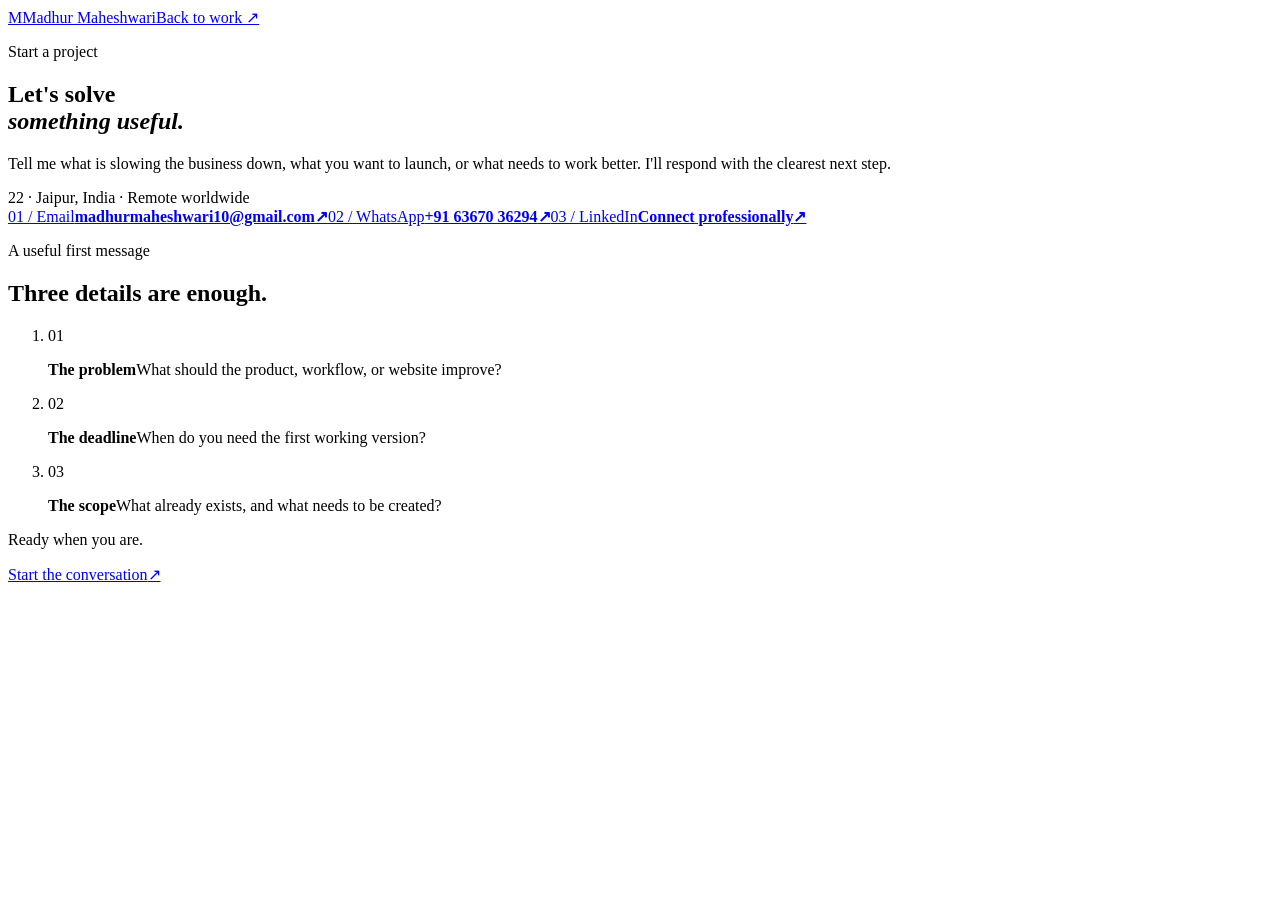
==== contact.html @ a711e795 "Deploy portfolio entry pages" ====
<!DOCTYPE html><html lang="en"><head><meta charSet="utf-8"/><meta name="viewport" content="width=device-width, initial-scale=1"/><link rel="stylesheet" href="assets/site.css"><title>Contact Madhur Maheshwari — Start a Project</title><meta name="description" content="Contact Madhur Maheshwari about a web application, website, business automation, AppSheet system, or data project."/><meta property="og:title" content="Madhur Maheshwari — Full-Stack Web Apps, Websites &amp; Automation"/><meta property="og:description" content="Full-stack web apps, responsive websites, AppSheet systems, automation, and data products built from Jaipur for teams worldwide."/><meta property="og:type" content="website"/><meta property="og:image" content="assets/social-card.png"/><meta property="og:image:width" content="1744"/><meta property="og:image:height" content="973"/><meta property="og:image:alt" content="Madhur Maheshwari — full-stack web apps, websites, and automation"/><meta name="twitter:card" content="summary_large_image"/><meta name="twitter:title" content="Madhur Maheshwari — Full-Stack Web Apps, Websites &amp; Automation"/><meta name="twitter:description" content="Full-stack web apps, responsive websites, AppSheet systems, automation, and data products."/><meta name="twitter:image" content="assets/social-card.png"/><link rel="shortcut icon" href="assets/favicon.svg"/><link rel="icon" href="assets/favicon.svg"/>
</head><body><main class="contact-page"><header class="contact-nav shell"><a class="brand" href="index.html" aria-label="Madhur Maheshwari home"><span class="brand-mark">M</span><span>Madhur Maheshwari</span></a><a class="contact-back" href="index.html">Back to work ↗</a></header><section class="contact-page-hero shell"><p class="kicker">Start a project</p><h1>Let&#x27;s solve<br/><i>something useful.</i></h1><div class="contact-page-intro"><p>Tell me what is slowing the business down, what you want to launch, or what needs to work better. I&#x27;ll respond with the clearest next step.</p><span>22 · Jaipur, India · Remote worldwide</span></div></section><section class="contact-options shell" id="contact-options" aria-label="Contact options"><a href="mailto:madhurmaheshwari10@gmail.com?subject=Project%20enquiry%20from%20your%20portfolio&amp;body=Hi%20Madhur%2C%0D%0A%0D%0AI%27d%20like%20to%20discuss%20a%20project.%0D%0A%0D%0AWhat%20we%20need%3A%20%0D%0ATimeline%3A%20%0D%0ABudget%20range%3A%20%0D%0A%0D%0AThanks%2C"><span>01 / Email</span><strong>madhurmaheshwari10@gmail.com</strong><b>↗</b></a><a href="https://wa.me/916367036294?text=Hi%20Madhur%2C%20I%20found%20your%20portfolio%20and%20would%20like%20to%20discuss%20a%20project." target="_blank" rel="noreferrer"><span>02 / WhatsApp</span><strong>+91 63670 36294</strong><b>↗</b></a><a href="https://www.linkedin.com/in/madhurmaheshwari10/" target="_blank" rel="noreferrer"><span>03 / LinkedIn</span><strong>Connect professionally</strong><b>↗</b></a></section><section class="contact-brief shell"><div><p class="kicker">A useful first message</p><h2>Three details are enough.</h2></div><ol><li><span>01</span><p><b>The problem</b>What should the product, workflow, or website improve?</p></li><li><span>02</span><p><b>The deadline</b>When do you need the first working version?</p></li><li><span>03</span><p><b>The scope</b>What already exists, and what needs to be created?</p></li></ol></section><section class="contact-page-cta"><div class="shell"><p>Ready when you are.</p><a href="mailto:madhurmaheshwari10@gmail.com?subject=Project%20enquiry%20from%20your%20portfolio&amp;body=Hi%20Madhur%2C%0D%0A%0D%0AI%27d%20like%20to%20discuss%20a%20project.%0D%0A%0D%0AWhat%20we%20need%3A%20%0D%0ATimeline%3A%20%0D%0ABudget%20range%3A%20%0D%0A%0D%0AThanks%2C">Start the conversation<span>↗</span></a></div></section></main></body></html>
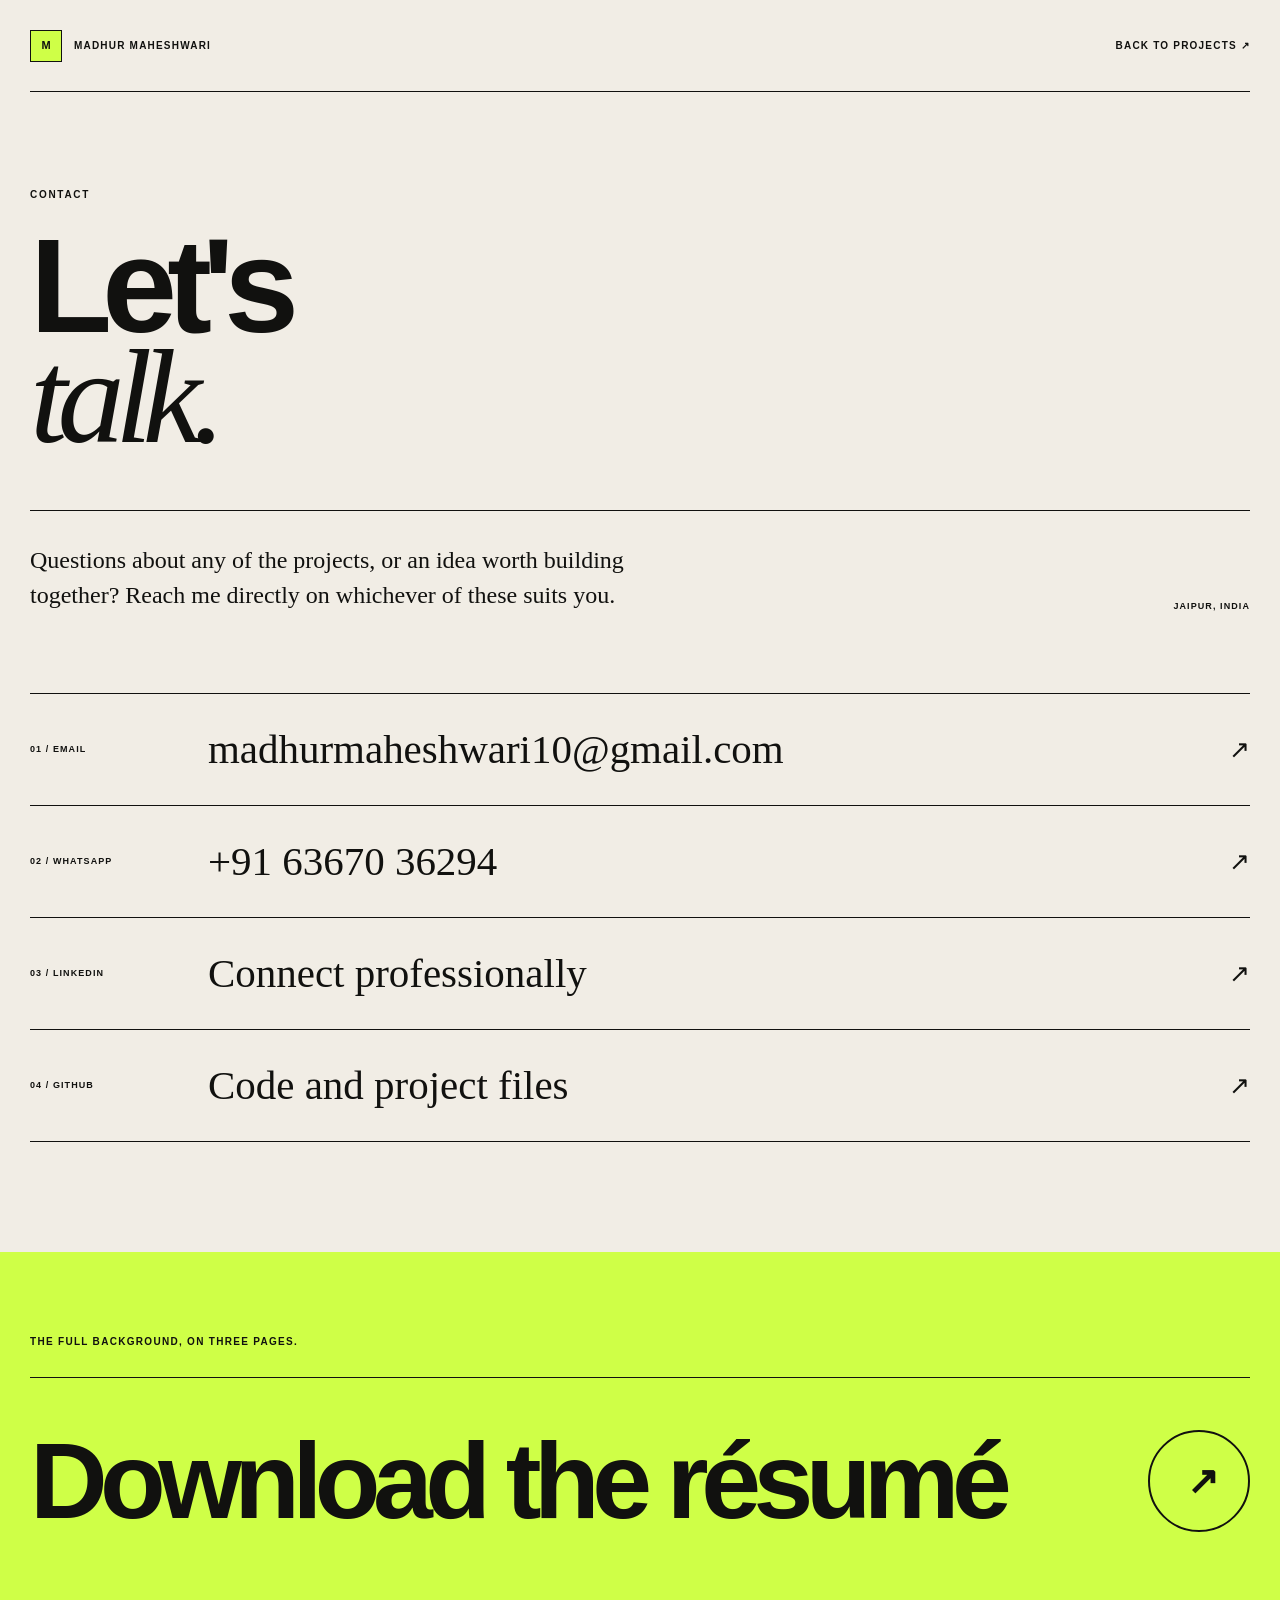
==== commit 3600c96e: "Rework portfolio as a projects and résumé page Add Land Project and IPO Dossier case studies with sa" ====
--- a/contact.html
+++ b/contact.html
@@ -1,2 +1,57 @@
-<!DOCTYPE html><html lang="en"><head><meta charSet="utf-8"/><meta name="viewport" content="width=device-width, initial-scale=1"/><link rel="stylesheet" href="assets/site.css"><title>Contact Madhur Maheshwari — Start a Project</title><meta name="description" content="Contact Madhur Maheshwari about a web application, website, business automation, AppSheet system, or data project."/><meta property="og:title" content="Madhur Maheshwari — Full-Stack Web Apps, Websites &amp; Automation"/><meta property="og:description" content="Full-stack web apps, responsive websites, AppSheet systems, automation, and data products built from Jaipur for teams worldwide."/><meta property="og:type" content="website"/><meta property="og:image" content="assets/social-card.png"/><meta property="og:image:width" content="1744"/><meta property="og:image:height" content="973"/><meta property="og:image:alt" content="Madhur Maheshwari — full-stack web apps, websites, and automation"/><meta name="twitter:card" content="summary_large_image"/><meta name="twitter:title" content="Madhur Maheshwari — Full-Stack Web Apps, Websites &amp; Automation"/><meta name="twitter:description" content="Full-stack web apps, responsive websites, AppSheet systems, automation, and data products."/><meta name="twitter:image" content="assets/social-card.png"/><link rel="shortcut icon" href="assets/favicon.svg"/><link rel="icon" href="assets/favicon.svg"/>
-</head><body><main class="contact-page"><header class="contact-nav shell"><a class="brand" href="index.html" aria-label="Madhur Maheshwari home"><span class="brand-mark">M</span><span>Madhur Maheshwari</span></a><a class="contact-back" href="index.html">Back to work ↗</a></header><section class="contact-page-hero shell"><p class="kicker">Start a project</p><h1>Let&#x27;s solve<br/><i>something useful.</i></h1><div class="contact-page-intro"><p>Tell me what is slowing the business down, what you want to launch, or what needs to work better. I&#x27;ll respond with the clearest next step.</p><span>22 · Jaipur, India · Remote worldwide</span></div></section><section class="contact-options shell" id="contact-options" aria-label="Contact options"><a href="mailto:madhurmaheshwari10@gmail.com?subject=Project%20enquiry%20from%20your%20portfolio&amp;body=Hi%20Madhur%2C%0D%0A%0D%0AI%27d%20like%20to%20discuss%20a%20project.%0D%0A%0D%0AWhat%20we%20need%3A%20%0D%0ATimeline%3A%20%0D%0ABudget%20range%3A%20%0D%0A%0D%0AThanks%2C"><span>01 / Email</span><strong>madhurmaheshwari10@gmail.com</strong><b>↗</b></a><a href="https://wa.me/916367036294?text=Hi%20Madhur%2C%20I%20found%20your%20portfolio%20and%20would%20like%20to%20discuss%20a%20project." target="_blank" rel="noreferrer"><span>02 / WhatsApp</span><strong>+91 63670 36294</strong><b>↗</b></a><a href="https://www.linkedin.com/in/madhurmaheshwari10/" target="_blank" rel="noreferrer"><span>03 / LinkedIn</span><strong>Connect professionally</strong><b>↗</b></a></section><section class="contact-brief shell"><div><p class="kicker">A useful first message</p><h2>Three details are enough.</h2></div><ol><li><span>01</span><p><b>The problem</b>What should the product, workflow, or website improve?</p></li><li><span>02</span><p><b>The deadline</b>When do you need the first working version?</p></li><li><span>03</span><p><b>The scope</b>What already exists, and what needs to be created?</p></li></ol></section><section class="contact-page-cta"><div class="shell"><p>Ready when you are.</p><a href="mailto:madhurmaheshwari10@gmail.com?subject=Project%20enquiry%20from%20your%20portfolio&amp;body=Hi%20Madhur%2C%0D%0A%0D%0AI%27d%20like%20to%20discuss%20a%20project.%0D%0A%0D%0AWhat%20we%20need%3A%20%0D%0ATimeline%3A%20%0D%0ABudget%20range%3A%20%0D%0A%0D%0AThanks%2C">Start the conversation<span>↗</span></a></div></section></main></body></html>+<!DOCTYPE html>
+<html lang="en">
+<head>
+<meta charset="utf-8"/>
+<meta name="viewport" content="width=device-width, initial-scale=1"/>
+<link rel="stylesheet" href="assets/site.css">
+<link rel="stylesheet" href="assets/resume.css">
+<title>Contact Madhur Maheshwari</title>
+<meta name="description" content="Contact Madhur Maheshwari by email, WhatsApp, or LinkedIn."/>
+<meta property="og:title" content="Madhur Maheshwari — Projects &amp; Résumé"/>
+<meta property="og:description" content="Operations platforms, a farmland decision tool, an IPO research tool, websites, and data analysis projects."/>
+<meta property="og:type" content="website"/>
+<meta property="og:image" content="assets/social-card.png"/>
+<meta property="og:image:width" content="1744"/>
+<meta property="og:image:height" content="973"/>
+<meta property="og:image:alt" content="Madhur Maheshwari — projects and résumé"/>
+<meta name="twitter:card" content="summary_large_image"/>
+<meta name="twitter:title" content="Madhur Maheshwari — Projects &amp; Résumé"/>
+<meta name="twitter:description" content="Operations platforms, research tools, websites, and data analysis projects."/>
+<meta name="twitter:image" content="assets/social-card.png"/>
+<link rel="shortcut icon" href="assets/favicon.svg"/>
+<link rel="icon" href="assets/favicon.svg"/>
+</head>
+<body>
+<main class="contact-page">
+
+<header class="contact-nav shell">
+  <a class="brand" href="index.html" aria-label="Madhur Maheshwari home"><span class="brand-mark">M</span><span>Madhur Maheshwari</span></a>
+  <a class="contact-back" href="index.html">Back to projects ↗</a>
+</header>
+
+<section class="contact-page-hero shell">
+  <p class="kicker">Contact</p>
+  <h1>Let's<br/><i>talk.</i></h1>
+  <div class="contact-page-intro">
+    <p>Questions about any of the projects, or an idea worth building together? Reach me directly on whichever of these suits you.</p>
+    <span>Jaipur, India</span>
+  </div>
+</section>
+
+<section class="contact-options shell" id="contact-options" aria-label="Contact options">
+  <a href="mailto:madhurmaheshwari10@gmail.com"><span>01 / Email</span><strong>madhurmaheshwari10@gmail.com</strong><b>↗</b></a>
+  <a href="https://wa.me/916367036294" target="_blank" rel="noreferrer"><span>02 / WhatsApp</span><strong>+91 63670 36294</strong><b>↗</b></a>
+  <a href="https://www.linkedin.com/in/madhurmaheshwari10/" target="_blank" rel="noreferrer"><span>03 / LinkedIn</span><strong>Connect professionally</strong><b>↗</b></a>
+  <a href="https://github.com/GABREO10/Projects" target="_blank" rel="noreferrer"><span>04 / GitHub</span><strong>Code and project files</strong><b>↗</b></a>
+</section>
+
+<section class="contact-page-cta" style="margin-top:110px">
+  <div class="shell">
+    <p>The full background, on three pages.</p>
+    <a href="assets/Madhur Maheshwari Resume.pdf" target="_blank">Download the résumé<span>↗</span></a>
+  </div>
+</section>
+
+</main>
+</body>
+</html>
--- a/assets/site.css
+++ b/assets/site.css
@@ -0,0 +1,2 @@
+/*! tailwindcss v4.2.1 | MIT License | https://tailwindcss.com */
+@layer theme{:root,:host{--font-sans:ui-sans-serif, system-ui, sans-serif, "Apple Color Emoji", "Segoe UI Emoji", "Segoe UI Symbol", "Noto Color Emoji";--font-mono:ui-monospace, SFMono-Regular, Menlo, Monaco, Consolas, "Liberation Mono", "Courier New", monospace;--spacing:.25rem;--default-font-family:var(--font-sans);--default-mono-font-family:var(--font-mono)}}@layer base{*,:after,:before{box-sizing:border-box;border:0 solid;margin:0;padding:0}::backdrop{box-sizing:border-box;border:0 solid;margin:0;padding:0}::file-selector-button{box-sizing:border-box;border:0 solid;margin:0;padding:0}html,:host{-webkit-text-size-adjust:100%;tab-size:4;line-height:1.5;font-family:var(--default-font-family,ui-sans-serif, system-ui, sans-serif, "Apple Color Emoji", "Segoe UI Emoji", "Segoe UI Symbol", "Noto Color Emoji");font-feature-settings:var(--default-font-feature-settings,normal);font-variation-settings:var(--default-font-variation-settings,normal);-webkit-tap-highlight-color:transparent}hr{height:0;color:inherit;border-top-width:1px}abbr:where([title]){-webkit-text-decoration:underline dotted;text-decoration:underline dotted}h1,h2,h3,h4,h5,h6{font-size:inherit;font-weight:inherit}a{color:inherit;-webkit-text-decoration:inherit;-webkit-text-decoration:inherit;-webkit-text-decoration:inherit;-webkit-text-decoration:inherit;text-decoration:inherit}b,strong{font-weight:bolder}code,kbd,samp,pre{font-family:var(--default-mono-font-family,ui-monospace, SFMono-Regular, Menlo, Monaco, Consolas, "Liberation Mono", "Courier New", monospace);font-feature-settings:var(--default-mono-font-feature-settings,normal);font-variation-settings:var(--default-mono-font-variation-settings,normal);font-size:1em}small{font-size:80%}sub,sup{vertical-align:baseline;font-size:75%;line-height:0;position:relative}sub{bottom:-.25em}sup{top:-.5em}table{text-indent:0;border-color:inherit;border-collapse:collapse}:-moz-focusring{outline:auto}progress{vertical-align:baseline}summary{display:list-item}ol,ul,menu{list-style:none}img,svg,video,canvas,audio,iframe,embed,object{vertical-align:middle;display:block}img,video{max-width:100%;height:auto}button,input,select,optgroup,textarea{font:inherit;font-feature-settings:inherit;font-variation-settings:inherit;letter-spacing:inherit;color:inherit;opacity:1;background-color:#0000;border-radius:0}::file-selector-button{font:inherit;font-feature-settings:inherit;font-variation-settings:inherit;letter-spacing:inherit;color:inherit;opacity:1;background-color:#0000;border-radius:0}:where(select:is([multiple],[size])) optgroup{font-weight:bolder}:where(select:is([multiple],[size])) optgroup option{padding-inline-start:20px}::file-selector-button{margin-inline-end:4px}::placeholder{opacity:1}@supports (not ((-webkit-appearance:-apple-pay-button))) or (contain-intrinsic-size:1px){::placeholder{color:currentColor}@supports (color:color-mix(in lab, red, red)){::placeholder{color:color-mix(in oklab, currentcolor 50%, transparent)}}}textarea{resize:vertical}::-webkit-search-decoration{-webkit-appearance:none}::-webkit-date-and-time-value{min-height:1lh;text-align:inherit}::-webkit-datetime-edit{display:inline-flex}::-webkit-datetime-edit-fields-wrapper{padding:0}::-webkit-datetime-edit{padding-block:0}::-webkit-datetime-edit-year-field{padding-block:0}::-webkit-datetime-edit-month-field{padding-block:0}::-webkit-datetime-edit-day-field{padding-block:0}::-webkit-datetime-edit-hour-field{padding-block:0}::-webkit-datetime-edit-minute-field{padding-block:0}::-webkit-datetime-edit-second-field{padding-block:0}::-webkit-datetime-edit-millisecond-field{padding-block:0}::-webkit-datetime-edit-meridiem-field{padding-block:0}::-webkit-calendar-picker-indicator{line-height:1}:-moz-ui-invalid{box-shadow:none}button,input:where([type=button],[type=reset],[type=submit]){-webkit-appearance:button;appearance:button}::file-selector-button{-webkit-appearance:button;appearance:button}::-webkit-inner-spin-button{height:auto}::-webkit-outer-spin-button{height:auto}[hidden]:where(:not([hidden=until-found])){display:none!important}}@layer components;@layer utilities{.relative{position:relative}.static{position:static}.start{inset-inline-start:var(--spacing)}.contents{display:contents}.table{display:table}}:root{--ink:#11110f;--paper:#f1ede5;--paper-deep:#e7e0d5;--acid:#cfff47;--moss:#17372d;--rose:#d9b6bc;--navy:#061321;--navy-card:#102034;--gold:#d7b84f;--line:#11110f2e}*{box-sizing:border-box}html{scroll-behavior:smooth}body{background:var(--paper);color:var(--ink);margin:0;font-family:Arial,Helvetica,sans-serif;overflow-x:hidden}img{max-width:100%}a{color:inherit;text-decoration:none}h1,h2,h3{text-wrap:balance}p{text-wrap:pretty}.hero-copy,.hero-bottom p,.contact-page-hero,.contact-page-intro,.contact-options strong{min-width:0}#delivery,#contact-options{scroll-margin-top:24px}.shell{width:min(1220px,100% - 48px);margin-inline:auto}.nav-wrap{z-index:10;position:relative}.nav{border-bottom:1px solid var(--line);grid-template-columns:1fr auto 1fr;align-items:center;height:88px;display:grid}.wordmark{letter-spacing:-.04em;width:max-content;font-size:16px;font-weight:900}.wordmark span{color:#607c05;margin-left:5px;display:inline-block}.navlinks{letter-spacing:.13em;text-transform:uppercase;gap:36px;font-size:11px;font-weight:700;display:flex}.navlinks a,.nav-cta,.about-links a,.contact-bottom a{transition:opacity .18s}.navlinks a:hover,.about-links a:hover,.contact-bottom a:hover{opacity:.55}.nav-cta{border:1px solid var(--ink);letter-spacing:.1em;text-transform:uppercase;justify-self:end;align-items:center;gap:18px;padding:11px 14px;font-size:11px;font-weight:700;transition:background .18s,color .18s;display:inline-flex}.nav-cta:hover{background:var(--ink);color:#fff}.nav-cta span{color:#718f14}.hero{min-height:760px;padding:36px 0 86px}.hero-topline{letter-spacing:.14em;text-transform:uppercase;justify-content:space-between;margin-bottom:78px;font-size:10px;font-weight:700;display:flex}.hero-topline p{margin:0}.hero-grid{grid-template-columns:minmax(0,1fr) 282px;align-items:end;gap:clamp(40px,8vw,110px);display:grid}.hero-signal{color:#607c05;letter-spacing:.15em;text-transform:uppercase;margin:0 0 22px;font-size:10px;font-weight:800}.hero-copy h1{letter-spacing:-.073em;margin:0;font-size:clamp(58px,7vw,108px);font-weight:650;line-height:.88}.hero-copy h1 em{font-family:Georgia,Times New Roman,serif;font-weight:400}.hero-line{display:block}.hero-bottom{justify-content:space-between;align-items:end;max-width:805px;margin-top:60px;display:flex}.hero-bottom p{color:#45413b;max-width:560px;margin:0;font-family:Georgia,Times New Roman,serif;font-size:22px;line-height:1.45}.round-link{border:1px solid var(--ink);border-radius:50%;flex:0 0 58px;place-items:center;width:58px;height:58px;font-size:22px;transition:transform .18s,background .18s;display:grid}.round-link:hover{background:var(--acid);transform:translateY(4px)}.portrait-wrap{aspect-ratio:4/5;background:#ddd5c9;position:relative;overflow:hidden}.portrait-wrap:after{content:"";pointer-events:none;border:1px solid #ffffff40;position:absolute;inset:0}.portrait-wrap img{object-fit:cover;filter:saturate(.82)contrast(1.04);width:100%;height:100%;transition:transform .5s cubic-bezier(.2,.8,.2,1);display:block}.portrait-wrap:hover img{transform:scale(1.025)}.portrait-index{background:var(--acid);letter-spacing:.12em;padding:6px 7px;font-size:9px;font-weight:800;position:absolute;top:12px;right:12px}.availability{align-items:center;gap:11px;margin-top:16px;font-size:11px;line-height:1.4;display:flex}.status-dot{background:#6b9804;border-radius:50%;flex:0 0 8px;width:8px;height:8px;box-shadow:0 0 0 5px #6b980421}.ticker{border-top:1px solid var(--ink);border-bottom:1px solid var(--ink);background:var(--acid);overflow:hidden}.ticker-track{width:max-content;animation:26s linear infinite ticker;display:flex}.ticker-track span{white-space:nowrap;letter-spacing:.13em;padding:16px 0;font-size:12px;font-weight:800;display:block}@keyframes ticker{to{transform:translate(-50%)}}.work-section{padding:140px 0 150px}.section-intro{justify-content:space-between;align-items:end;margin-bottom:95px;display:flex}.kicker{letter-spacing:.17em;text-transform:uppercase;margin:0 0 28px;font-size:10px;font-weight:800}.kicker.light{color:var(--acid)}.section-intro h2,.services-head h2,.lab-head h2,.about-title h2{letter-spacing:-.065em;margin:0;font-size:clamp(48px,6.3vw,92px);font-weight:650;line-height:.91}.section-intro h2 i,.services-head h2 i,.about-title h2 i{font-family:Georgia,Times New Roman,serif;font-weight:400}.section-note{color:#555047;max-width:360px;margin:0 0 6px;font-size:14px;line-height:1.65}.browser-bar{color:#4a4a46;background:#d9d9d6;border-bottom:1px solid #00000024;align-items:center;gap:7px;height:38px;padding:0 14px;display:flex}.browser-bar>span{background:#9c9c97;border-radius:50%;width:8px;height:8px}.browser-bar b{text-overflow:ellipsis;white-space:nowrap;letter-spacing:.12em;text-transform:uppercase;min-width:0;margin-left:8px;font-size:8px;font-weight:800;overflow:hidden}.case-open{background:var(--paper);color:var(--ink);letter-spacing:.12em;text-transform:uppercase;opacity:0;padding:12px 14px;font-size:10px;font-weight:800;transition:opacity .2s,transform .2s;position:absolute;bottom:16px;right:16px;transform:translateY(8px)}.case-label{letter-spacing:.14em;text-transform:uppercase;opacity:.7;margin:0 0 20px;font-size:9px;font-weight:800}.flagship-section{background:var(--navy);color:#f7f2e8;padding:145px 0 150px;overflow:hidden}.flagship-intro{grid-template-columns:minmax(0,1.1fr) minmax(340px,.72fr);align-items:end;gap:clamp(60px,10vw,150px);display:grid}.flagship-kicker{color:var(--gold)}.flagship-intro h2{letter-spacing:-.07em;margin:0;font-size:clamp(60px,7.8vw,118px);font-weight:650;line-height:.86}.flagship-intro h2 i{color:var(--gold);font-family:Georgia,Times New Roman,serif;font-weight:400}.flagship-summary{padding-bottom:4px}.flagship-summary>p{color:#ffffffad;margin:0 0 20px;font-size:14px;line-height:1.72}.flagship-summary .flagship-lede{color:#fff;margin-bottom:25px;font:400 27px/1.35 Georgia,Times New Roman,serif}.confidential-note{color:#ffffff94;letter-spacing:.12em;text-transform:uppercase;border-top:1px solid #fff3;align-items:center;gap:11px;margin-top:30px;padding-top:20px;font-size:9px;font-weight:800;display:flex}.confidential-note span{background:var(--gold);border-radius:50%;width:8px;height:8px;box-shadow:0 0 0 5px #d7b84f1f}.product-proof{grid-template-columns:minmax(0,1.45fr) minmax(300px,.63fr);align-items:start;gap:24px;margin-top:88px;display:grid;position:relative}.product-proof:before{content:"REAL PRODUCT / SANITIZED DATA";color:#ffffff61;letter-spacing:.18em;font-size:8px;font-weight:800;position:absolute;top:-28px;right:0}.product-shot{background:0 0;overflow:hidden}.product-shot img{width:100%;height:auto;display:block}.product-shot-admin{max-height:760px}.product-shot-admin img{width:100%}.platform-details{margin-top:85px}.capability-grid{border-top:1px solid #fff3;grid-template-columns:1fr 1fr;display:grid}.capability{border-bottom:1px solid #fff3;grid-template-columns:38px 1fr;gap:12px 18px;padding:34px 32px 38px 0;display:grid}.capability:nth-child(odd){border-right:1px solid #fff3;padding-right:45px}.capability:nth-child(2n){padding-left:45px}.capability>span{color:var(--gold);letter-spacing:.14em;grid-row:1/3;padding-top:5px;font-size:9px;font-weight:800}.capability h3{margin:0;font:400 26px/1.1 Georgia,Times New Roman,serif}.capability p{color:#ffffff9e;margin:0;font-size:13px;line-height:1.65}.stack-row{flex-wrap:wrap;gap:8px;padding-top:28px;display:flex}.stack-row span{color:#ffffffbf;letter-spacing:.08em;text-transform:uppercase;border:1px solid #d7b84f6b;border-radius:999px;padding:8px 10px;font-size:9px}.delivery-map{color:var(--ink);background:#e8edf3;grid-template-columns:minmax(300px,.7fr) minmax(0,1.45fr);align-items:center;gap:55px;margin-top:110px;padding:28px;display:grid}.delivery-copy{padding:28px 0 28px 20px}.delivery-copy h3{letter-spacing:-.04em;margin:0 0 28px;font:400 clamp(38px,4.2vw,61px)/.98 Georgia,Times New Roman,serif}.delivery-copy>p:not(.case-label){color:#525b65;margin:0;font-size:14px;line-height:1.7}.delivery-copy>a{border-bottom:1px solid var(--ink);letter-spacing:.1em;text-transform:uppercase;margin-top:34px;padding-bottom:5px;font-size:10px;font-weight:800;display:inline-block}.delivery-image{background:#f5f7f9;height:auto;display:block;overflow:hidden}.delivery-image img{object-fit:contain;width:100%;height:auto;display:block}.appsheet-section{background:#d9e7a9;padding:145px 0}.appsheet-intro{grid-template-columns:minmax(0,1.15fr) minmax(360px,.65fr);align-items:end;gap:clamp(55px,8vw,120px);display:grid}.appsheet-copy h2{letter-spacing:-.065em;margin:0;font-size:clamp(50px,6vw,87px);font-weight:650;line-height:.91}.appsheet-copy h2 i{font-family:Georgia,Times New Roman,serif;font-weight:400}.appsheet-lede{color:#3e4930;max-width:650px;margin:42px 0 0;font-size:15px;line-height:1.75}.appsheet-facts{border-top:1px solid #11110f4d}.appsheet-facts>div{border-bottom:1px solid #11110f4d;grid-template-columns:125px 1fr;align-items:baseline;gap:20px;padding:19px 0;display:grid}.appsheet-facts b{font:400 22px/1 Georgia,Times New Roman,serif}.appsheet-facts span{color:#4e5c3c;font-size:11px;line-height:1.5}.appsheet-proof{margin-top:110px}.appsheet-proof-head{border-top:1px solid #11110f52;grid-template-columns:minmax(0,1.1fr) minmax(300px,.55fr);align-items:end;gap:60px;margin-bottom:54px;padding-top:26px;display:grid}.appsheet-proof-head h3{letter-spacing:-.055em;margin:0;font-size:clamp(42px,5.3vw,74px);font-weight:650;line-height:.92}.appsheet-proof-head h3 i{font-family:Georgia,Times New Roman,serif;font-weight:400}.appsheet-proof-head>p{color:#465235;margin:0 0 6px;font-size:13px;line-height:1.7}.appsheet-device-grid{grid-template-columns:minmax(0,1.55fr) minmax(300px,.45fr);align-items:start;gap:28px;display:grid}.appsheet-desktop,.appsheet-mobile{background:#f5f2eb;border:1px solid #11110f3d;transition:transform .22s,box-shadow .22s;display:block;overflow:hidden;box-shadow:0 28px 70px #232f112e}.appsheet-desktop:hover,.appsheet-mobile:hover{transform:translateY(-4px);box-shadow:0 34px 78px #232f113b}.appsheet-desktop>img{width:100%;height:auto;display:block}.appsheet-mobile{background:#151a16;border:7px solid #151a16;border-radius:30px;max-width:390px;margin-left:auto}.appsheet-mobile>img{object-fit:contain;background:#1f1f1f;width:100%;height:auto;display:block}.mobile-top{color:#fff;letter-spacing:.08em;background:#151a16;justify-content:space-between;align-items:center;height:38px;padding:0 14px;font-size:8px;display:flex}.mobile-top b{text-transform:uppercase;font-size:8px}.appsheet-caption{color:var(--ink);background:#f5f2eb;grid-template-columns:auto 1fr auto;align-items:center;gap:20px;padding:18px 20px;display:grid}.appsheet-caption span,.appsheet-caption small{letter-spacing:.12em;text-transform:uppercase;font-size:8px;font-weight:800}.appsheet-caption strong{font:400 20px/1 Georgia,Times New Roman,serif}.appsheet-data-map{color:#fff;background:#14271f;grid-template-columns:minmax(300px,.5fr) minmax(0,1.5fr);align-items:center;gap:48px;margin-top:100px;padding:28px;display:grid}.appsheet-data-copy{padding:22px 0 22px 18px}.appsheet-data-copy h3{letter-spacing:-.035em;margin:0 0 24px;font:400 clamp(32px,3.7vw,50px)/1 Georgia,Times New Roman,serif}.appsheet-data-copy>p:not(.case-label){color:#ffffffa6;margin:0;font-size:13px;line-height:1.7}.appsheet-data-copy>span{letter-spacing:.1em;text-transform:uppercase;border-bottom:1px solid #ffffffb3;margin-top:30px;padding-bottom:4px;font-size:9px;font-weight:800;display:inline-block}.appsheet-data-map>img{background:#fff;width:100%;height:auto;display:block}.appsheet-documentation{background:#ffffff80;border:1px solid #11110f33;grid-template-columns:minmax(360px,.86fr) minmax(0,1.14fr);align-items:start;gap:clamp(48px,6vw,84px);margin-top:100px;padding:clamp(32px,4vw,56px);display:grid}.manual-preview{min-height:720px;padding:0 46px 50px 0;position:relative}.manual-page{background:#fff;border:1px solid #11110f2e;width:min(84%,440px);transition:transform .22s,box-shadow .22s;display:block;position:absolute;overflow:hidden;box-shadow:0 24px 65px #232f1133}.manual-page:hover{box-shadow:0 32px 80px #232f1147}.manual-page img{width:100%;height:auto;display:block}.manual-page span{color:var(--ink);letter-spacing:.1em;text-transform:uppercase;background:#f7f5ef;border-top:1px solid #11110f24;padding:12px 14px;font-size:8px;font-weight:800;display:block}.manual-page-primary{z-index:2;top:0;left:0;transform:rotate(-1.2deg)}.manual-page-primary:hover{transform:translateY(-5px)rotate(-1.2deg)}.manual-page-secondary{z-index:1;bottom:0;right:0;transform:rotate(2deg)}.manual-page-secondary:hover{z-index:3;transform:translateY(-5px)rotate(2deg)}.manual-content{padding-top:4px}.appsheet-documentation h3{letter-spacing:-.04em;margin:0 0 24px;font:400 clamp(38px,4.1vw,58px)/.98 Georgia,Times New Roman,serif}.manual-lede{color:#465235;max-width:660px;margin:0;font-size:14px;line-height:1.72}.manual-chapters{border-top:1px solid #11110f47;margin-top:32px}.manual-chapters article{border-bottom:1px solid #11110f38;grid-template-columns:32px 1fr;gap:14px;padding:18px 0;display:grid}.manual-chapters article>span{color:#607c05;letter-spacing:.12em;padding-top:3px;font-size:9px;font-weight:900}.manual-chapters h4{margin:0 0 6px;font:400 20px/1.1 Georgia,Times New Roman,serif}.manual-chapters p{color:#526043;margin:0;font-size:11px;line-height:1.55}.manual-tags{flex-wrap:wrap;gap:7px;margin-top:30px;display:flex}.manual-tags span{letter-spacing:.07em;text-transform:uppercase;border:1px solid #11110f47;border-radius:999px;padding:7px 9px;font-size:8px}.web-section{padding:145px 0 155px}.web-intro{margin-bottom:85px}.web-case{margin-bottom:115px}.web-case:last-child{margin-bottom:0}.website-browser{--browser-bar-height:38px;border:1px solid #11110f38;display:block;position:relative;overflow:hidden;box-shadow:0 24px 70px #11110f1f}.website-browser img{object-fit:contain;width:100%;height:auto;transition:filter .25s;display:block}.website-browser:after{z-index:2;top:calc(var(--browser-bar-height) + 1.8%);letter-spacing:.13em;text-transform:uppercase;pointer-events:none;border:1px solid #ffffff29;justify-content:center;align-items:center;width:17.2%;height:9.2%;font-size:clamp(5px,.62vw,8px);font-weight:800;display:flex;position:absolute;left:5.4%}.website-browser:hover img{filter:brightness(.82)}:is(.website-browser:hover .case-open,.website-browser:focus-visible .case-open){opacity:1;transform:translateY(0)}.property-browser{background:var(--moss)}.property-browser:after{content:"Project / 03";color:#f7f2e8;background:#102f27}.retail-browser{background:var(--rose)}.retail-browser:after{content:"Project / 04";top:calc(var(--browser-bar-height) + 2.8%);color:#17372d;background:#faf6ee;border-color:#17372d29;height:10%}.case-open{z-index:3}.web-case-meta{grid-template-columns:45px minmax(0,1.35fr) minmax(250px,.65fr);gap:30px;padding:32px 0 0;display:grid}.web-case-number{letter-spacing:.14em;padding-top:5px;font-size:9px;font-weight:800}.web-case-meta h3{letter-spacing:-.04em;margin:0 0 18px;font:400 clamp(38px,4.2vw,60px)/.98 Georgia,Times New Roman,serif}.web-case-meta>div>p:not(.case-label){color:#555047;max-width:680px;margin:0;font-size:14px;line-height:1.7}.web-case-meta ul{border-top:1px solid var(--ink);margin:0;padding:5px 0 0;list-style:none}.web-case-meta li{border-bottom:1px solid var(--line);padding:11px 0 11px 17px;font-size:10px;line-height:1.4;position:relative}.web-case-meta li:before{content:"+";position:absolute;left:0}.services-section{background:var(--ink);color:#fff;padding:145px 0}.services-head{justify-content:space-between;align-items:start;margin-bottom:90px;display:flex}.services-head h2{text-align:right;max-width:900px}.service-list{border-top:1px solid #ffffff40}.service-row{border-bottom:1px solid #ffffff40;grid-template-columns:54px .8fr 1.1fr;align-items:start;gap:30px;padding:42px 0;display:grid}.service-number{color:var(--acid);letter-spacing:.12em;font-size:10px;font-weight:800}.service-row h3{margin:0;font:400 34px/1 Georgia,Times New Roman,serif}.service-row>p{color:#ffffffad;max-width:390px;margin:0;font-size:14px;line-height:1.65}.lab-section{padding:140px 0 150px}.lab-head{justify-content:space-between;align-items:end;margin-bottom:58px;display:flex}.lab-note{color:#666057;letter-spacing:.08em;text-align:right;text-transform:uppercase;max-width:250px;margin:0 0 5px;font-size:11px;font-weight:700;line-height:1.55}.project-grid{grid-template-columns:1fr 1fr;gap:68px 22px;display:grid}.project-tile:nth-child(2n){margin-top:70px}.project-grid-three{grid-template-columns:repeat(3,minmax(0,1fr));gap:22px}.project-grid-three .project-tile:nth-child(2n){margin-top:54px}.project-image{background:0 0;overflow:hidden}.project-image img{aspect-ratio:16/10;object-fit:contain;width:100%;transition:transform .5s cubic-bezier(.2,.8,.2,1);display:block}.project-tile:hover .project-image img{transform:scale(1.02)}.project-meta{border-bottom:1px solid var(--ink);grid-template-columns:36px 1fr auto;gap:14px;padding:18px 0;display:grid}.project-meta>span{letter-spacing:.12em;padding-top:6px;font-size:9px;font-weight:800}.project-meta h3{margin:0 0 5px;font:400 25px/1.1 Georgia,Times New Roman,serif}.project-meta p{color:#666057;letter-spacing:.1em;text-transform:uppercase;margin:0;font-size:10px}.project-meta b{font-size:18px;font-weight:400}.about-section{background:var(--paper-deep);padding:140px 0}.about-grid{grid-template-columns:1fr .8fr;gap:100px;display:grid}.about-copy{padding-top:42px}.about-copy p{color:#514c45;margin:0 0 22px;font-size:15px;line-height:1.75}.about-copy .about-lede{color:var(--ink);margin-bottom:34px;font:400 30px/1.35 Georgia,Times New Roman,serif}.about-links{flex-wrap:wrap;gap:26px;margin-top:44px;display:flex}.about-links a{border-bottom:1px solid var(--ink);letter-spacing:.11em;text-transform:uppercase;padding-bottom:5px;font-size:11px;font-weight:800}.contact{background:var(--acid);padding:95px 0 40px}.contact-top,.contact-bottom{letter-spacing:.13em;text-transform:uppercase;justify-content:space-between;align-items:center;font-size:10px;font-weight:800;display:flex}.contact-top{border-bottom:1px solid var(--ink);padding-bottom:38px}.contact-top p{margin:0}.contact-title{letter-spacing:-.075em;justify-content:space-between;align-items:center;padding:55px 0 75px;font-size:clamp(70px,11vw,165px);font-weight:650;line-height:.8;display:flex}.contact-title span{border:2px solid var(--ink);border-radius:50%;flex:none;place-items:center;width:clamp(65px,8vw,110px);height:clamp(65px,8vw,110px);font-size:clamp(24px,3vw,45px);transition:transform .22s,background .22s,color .22s;display:grid}.contact-title:hover span{background:var(--ink);color:#fff;transform:rotate(45deg)}.contact-bottom{border-top:1px solid var(--ink);padding-top:26px}.contact-bottom>div{gap:24px;display:flex}.contact-direct{align-items:center}.contact-socials{justify-content:flex-end}.contact-page{background:var(--paper);min-height:100vh;color:var(--ink)}.contact-nav{border-bottom:1px solid var(--ink);justify-content:space-between;align-items:center;height:92px;display:flex}.brand{letter-spacing:.12em;text-transform:uppercase;align-items:center;gap:12px;font-size:10px;font-weight:800;display:inline-flex}.brand-mark{border:1px solid var(--ink);background:var(--acid);letter-spacing:0;place-items:center;width:32px;height:32px;font-size:11px;display:grid}.contact-back{letter-spacing:.12em;text-transform:uppercase;font-size:10px;font-weight:800}.brand,.contact-back{transition:opacity .18s}.brand:hover,.contact-back:hover{opacity:.58}.contact-page-hero{padding:95px 0 80px}.contact-page-hero h1{letter-spacing:-.073em;max-width:1100px;margin:18px 0 58px;font-size:clamp(72px,10.5vw,156px);font-weight:650;line-height:.82}.contact-page-hero h1 i{font-family:Georgia,Times New Roman,serif;font-weight:400}.contact-page-intro{border-top:1px solid var(--ink);grid-template-columns:minmax(0,620px) auto;justify-content:space-between;align-items:end;gap:50px;padding-top:32px;display:grid}.contact-page-intro p{margin:0;font:400 24px/1.45 Georgia,Times New Roman,serif}.contact-page-intro span{letter-spacing:.12em;text-transform:uppercase;white-space:nowrap;font-size:9px;font-weight:800}.contact-options{border-top:1px solid var(--ink)}.contact-options>a{border-bottom:1px solid var(--ink);grid-template-columns:150px minmax(0,1fr) auto;align-items:center;gap:28px;padding:34px 0;transition:padding .18s,background .18s;display:grid}.contact-options>a:hover{background:var(--acid);padding-left:18px;padding-right:18px}.contact-options span{letter-spacing:.12em;text-transform:uppercase;font-size:9px;font-weight:800}.contact-options strong{overflow-wrap:anywhere;font:400 clamp(25px,3.2vw,48px)/1.05 Georgia,Times New Roman,serif}.contact-options b{font-size:25px;font-weight:400}.contact-brief{grid-template-columns:.8fr 1.2fr;gap:90px;padding-top:130px;padding-bottom:130px;display:grid}.contact-brief h2{letter-spacing:-.045em;max-width:490px;margin:16px 0 0;font:400 clamp(42px,5vw,70px)/.98 Georgia,Times New Roman,serif}.contact-brief ol{margin:0;padding:0;list-style:none}.contact-brief li{border-bottom:1px solid #11110f52;grid-template-columns:46px 1fr;gap:18px;padding:24px 0;display:grid}.contact-brief li:first-child{border-top:1px solid #11110f52}.contact-brief li>span{letter-spacing:.1em;padding-top:5px;font-size:9px;font-weight:800}.contact-brief li p{color:#514c45;margin:0;font-size:14px;line-height:1.65}.contact-brief li b{color:var(--ink);margin-bottom:5px;font:400 24px/1.1 Georgia,Times New Roman,serif;display:block}.contact-page-cta{background:var(--acid);padding:82px 0 36px}.contact-page-cta>div>p{border-bottom:1px solid var(--ink);letter-spacing:.13em;text-transform:uppercase;margin:0;padding-bottom:28px;font-size:10px;font-weight:800}.contact-page-cta a{letter-spacing:-.07em;justify-content:space-between;align-items:center;gap:25px;padding:52px 0 72px;font-size:clamp(55px,8.4vw,125px);font-weight:650;line-height:.84;display:flex}.contact-page-cta a span{border:2px solid var(--ink);border-radius:50%;flex:none;place-items:center;width:clamp(62px,8vw,105px);height:clamp(62px,8vw,105px);font-size:clamp(24px,3vw,42px);display:grid}@media (max-width:980px){.hero-grid{grid-template-columns:1fr 230px;gap:42px}.hero-copy h1{font-size:clamp(56px,8.8vw,86px)}.flagship-intro{grid-template-columns:1fr;gap:48px}.flagship-summary{max-width:680px}.product-proof{grid-template-columns:minmax(0,1.3fr) minmax(280px,.7fr)}.delivery-map{grid-template-columns:1fr}.delivery-copy{max-width:700px}.delivery-image{height:auto}.appsheet-intro{grid-template-columns:1fr}.appsheet-copy{max-width:820px}.appsheet-facts{max-width:720px}.appsheet-device-grid{grid-template-columns:1fr}.appsheet-mobile{width:min(100%,390px);margin:28px auto 0}.appsheet-data-map{grid-template-columns:1fr}.appsheet-data-copy{max-width:720px}.appsheet-documentation{grid-template-columns:1fr}.manual-preview{width:min(100%,680px);margin-inline:auto}.web-case-meta{grid-template-columns:40px 1fr}.web-case-meta ul{grid-column:2;margin-top:12px}.service-row{grid-template-columns:42px .85fr 1.15fr}.project-grid-three{grid-template-columns:1fr 1fr}.about-grid{gap:55px}}@media (max-width:760px){.shell{width:min(100% - 28px,1220px)}.nav{grid-template-columns:1fr auto;height:72px}.navlinks{display:none}.hero{min-height:0;padding:28px 0 72px}.hero-topline{margin-bottom:54px}.hero-topline p:last-child{display:none}.hero-grid{grid-template-columns:1fr}.hero-copy h1{letter-spacing:-.06em;font-size:clamp(46px,13vw,68px);line-height:.92}.hero-line>span,.hero-line>em{display:block}.hero-line+.hero-line{margin-top:8px}.hero-bottom{gap:22px;margin-top:40px}.hero-bottom p{font-size:18px}.hero-profile{grid-template-columns:minmax(0,280px) 1fr;align-items:end;gap:18px;margin-top:18px;display:grid}.availability{align-items:flex-start;margin-bottom:4px}.work-section,.flagship-section,.appsheet-section,.web-section,.services-section,.lab-section,.about-section{padding:95px 0}.section-intro,.services-head,.lab-head{margin-bottom:58px;display:block}.section-note{margin-top:30px}.flagship-intro h2{font-size:clamp(56px,16vw,88px)}.product-proof{grid-template-columns:1fr;gap:34px;margin-top:64px}.product-proof:before{left:0;right:auto}.product-shot-admin{width:min(100%,520px);max-height:none}.capability-grid{grid-template-columns:1fr}.capability,.capability:nth-child(odd),.capability:nth-child(2n){border-right:0;padding:28px 0}.delivery-map{gap:24px;margin-top:78px;padding:18px}.delivery-copy{padding:20px 4px 10px}.delivery-image{height:auto}.appsheet-copy h2{font-size:clamp(50px,13.5vw,76px)}.appsheet-lede{margin-top:32px}.appsheet-proof{margin-top:75px}.appsheet-proof-head{grid-template-columns:1fr;gap:25px}.appsheet-device-grid{grid-template-columns:1fr}.appsheet-desktop{width:100%}.appsheet-mobile{width:min(100%,390px);margin:18px auto 0}.appsheet-data-map{gap:26px;margin-top:75px;padding:18px}.appsheet-data-copy{padding:22px 5px 4px}.appsheet-documentation{grid-template-columns:1fr;gap:38px;margin-top:75px;padding:30px}.manual-preview{min-height:590px;padding-right:34px}.web-case{margin-bottom:82px}.browser-bar{height:34px}.website-browser{--browser-bar-height:34px}.services-head h2{text-align:left}.services-head .kicker{margin-bottom:32px}.service-row{grid-template-columns:32px 1fr;gap:20px}.service-row>p{grid-column:2}.lab-note{text-align:left;margin-top:28px}.project-grid,.project-grid-three{grid-template-columns:1fr;gap:48px}.project-tile:nth-child(2n){margin-top:0}.about-grid{grid-template-columns:1fr;gap:18px}.about-copy{padding-top:15px}.contact-title{padding:50px 0 65px}.contact-page-hero{padding:72px 0 64px}.contact-page-intro{grid-template-columns:1fr;gap:26px}.contact-page-intro span{white-space:normal}.contact-options>a{grid-template-columns:110px minmax(0,1fr) auto}.contact-brief{grid-template-columns:1fr;gap:50px;padding-top:95px;padding-bottom:95px}}@media (max-width:520px){.nav-cta{padding:10px}.hero-copy h1{letter-spacing:-.05em;font-size:clamp(38px,11vw,46px);line-height:.96}.hero-bottom{grid-template-columns:minmax(0,1fr) auto;width:100%;display:grid}.hero-profile{text-align:center;max-width:270px;margin:28px auto 0;display:block}.availability{justify-content:center}.hero-bottom{align-items:flex-start}.round-link{flex-basis:48px;width:48px;height:48px}.flagship-intro{gap:38px}.flagship-intro h2{font-size:clamp(44px,13vw,58px);line-height:.92}.flagship-summary .flagship-lede{font-size:23px}.confidential-note{align-items:flex-start;line-height:1.55}.capability{grid-template-columns:30px 1fr}.delivery-image{height:auto}.appsheet-facts>div{grid-template-columns:100px 1fr}.appsheet-copy h2{font-size:clamp(42px,11.5vw,52px);line-height:.96}.appsheet-proof-head h3{font-size:clamp(36px,10.5vw,44px)}.appsheet-mobile>img{height:auto}.appsheet-caption{grid-template-columns:auto 1fr;gap:10px 16px}.appsheet-caption small{grid-column:2}.appsheet-documentation{grid-template-columns:1fr;padding:22px}.manual-preview{min-height:535px;padding-right:24px}.manual-page{width:min(82%,340px)}.web-case-meta{grid-template-columns:30px 1fr;gap:18px}.web-case-meta h3{font-size:39px}.case-open{display:none}.service-row h3{font-size:28px}.project-meta{grid-template-columns:28px 1fr auto}.contact{padding-top:70px}.contact-top,.contact-bottom{text-align:center;flex-direction:column;align-items:center;gap:16px}.contact-title{letter-spacing:-.06em;gap:12px;font-size:clamp(40px,13.5vw,58px);line-height:.9}.contact-title span{flex-basis:50px;width:50px;height:50px;font-size:22px}.contact-bottom>div{flex-wrap:wrap;justify-content:center;width:100%}.contact-direct{flex-direction:column;align-items:center;gap:12px!important}.contact-nav{height:76px}.contact-nav .brand>span:last-child{display:none}.contact-page-hero{text-align:center}.contact-page-hero h1{letter-spacing:-.055em;font-size:clamp(44px,13.5vw,58px);line-height:.92}.contact-page-intro{text-align:center;justify-items:center}.contact-page-intro p{max-width:440px;font-size:20px}.contact-options>a{text-align:center;grid-template-columns:1fr;justify-items:center;gap:9px;padding:28px 6px}.contact-options>a>span{grid-column:auto}.contact-options strong{overflow-wrap:anywhere;word-break:break-word;width:100%;max-width:100%;font-size:18px;line-height:1.25;display:block}.contact-options b{border:1px solid var(--ink);border-radius:50%;place-items:center;width:38px;height:38px;margin-top:4px;font-size:17px;display:grid}.contact-brief{text-align:center}.contact-brief ol{text-align:left}.contact-page-cta{text-align:center}.contact-page-cta a{text-align:center;flex-direction:column;align-items:center;gap:24px;font-size:clamp(42px,13vw,58px);line-height:.92}}@media (max-width:380px){.shell{width:min(100% - 24px,1220px)}.nav-cta{gap:8px;font-size:9px}.hero-copy h1{font-size:clamp(40px,12.8vw,50px)}.flagship-intro h2{font-size:clamp(46px,14.5vw,58px)}.appsheet-copy h2{font-size:clamp(42px,13vw,54px)}.appsheet-proof-head h3{font-size:38px}.contact-title{font-size:clamp(38px,12.5vw,48px)}.contact-options strong{font-size:18px}}@media (prefers-reduced-motion:reduce){html{scroll-behavior:auto}.ticker-track{animation:none}*{transition-duration:.01ms!important}}
--- a/assets/resume.css
+++ b/assets/resume.css
@@ -0,0 +1,123 @@
+/* Additions for the projects-and-résumé layout. Loaded after site.css. */
+
+#flagship,#appsheet,#land,#ipo,#rice-paddy,#web,#lab,#experience,#skills,#about{scroll-margin-top:0}
+
+.role-line{align-items:flex-start}
+.role-line b{display:block;font-weight:800}
+
+/* Project index */
+.index-section{padding:120px 0 130px}
+.index-head{justify-content:space-between;align-items:end;gap:40px;margin-bottom:58px;display:flex}
+.index-head h2{letter-spacing:-.065em;margin:0;font-size:clamp(48px,6.3vw,92px);font-weight:650;line-height:.91}
+.index-head h2 i{font-family:Georgia,Times New Roman,serif;font-weight:400}
+.index-list{border-top:1px solid var(--ink)}
+.index-row{border-bottom:1px solid var(--line);grid-template-columns:54px minmax(0,1.05fr) minmax(0,.95fr) 24px;align-items:baseline;gap:24px;padding:21px 0;transition:background .18s,padding .18s;display:grid}
+.index-row:hover{background:var(--acid);padding-left:16px;padding-right:16px}
+.index-row>span{letter-spacing:.12em;font-size:10px;font-weight:800}
+.index-row strong{letter-spacing:-.02em;font:400 clamp(22px,2.5vw,33px)/1.1 Georgia,Times New Roman,serif}
+.index-row em{color:#555047;letter-spacing:.1em;text-transform:uppercase;font-size:10px;font-style:normal;font-weight:700;line-height:1.5}
+.index-row b{text-align:right;font-size:16px;font-weight:400}
+
+/* Case-study sections (Land Project, IPO Dossier, Rice Paddy) */
+.case-section{--fg:#f7f2e8;--muted:#ffffffad;--rule:#fff3;--accent:var(--acid);background:var(--moss);color:var(--fg);padding:145px 0 150px;overflow:hidden}
+.case-ipo{--fg:var(--ink);--muted:#514c45;--rule:#11110f47;--accent:#607c05;background:var(--paper-deep)}
+.case-rice{--accent:var(--acid);background:var(--ink);padding:110px 0 115px}
+.case-section .kicker{color:var(--accent)}
+.case-intro{grid-template-columns:minmax(0,1.1fr) minmax(340px,.72fr);align-items:end;gap:clamp(60px,10vw,150px);display:grid}
+.case-intro h2{letter-spacing:-.07em;margin:0;font-size:clamp(60px,7.8vw,118px);font-weight:650;line-height:.86}
+.case-intro h2 i{color:var(--accent);font-family:Georgia,Times New Roman,serif;font-weight:400}
+.case-rice .case-intro h2{font-size:clamp(46px,5.6vw,84px);line-height:.9}
+.case-summary{padding-bottom:4px}
+.case-summary>p{color:var(--muted);margin:0 0 20px;font-size:14px;line-height:1.72}
+.case-summary .case-lede{color:var(--fg);margin-bottom:25px;font:400 27px/1.35 Georgia,Times New Roman,serif}
+.case-note{color:var(--muted);letter-spacing:.12em;text-transform:uppercase;border-top:1px solid var(--rule);align-items:center;gap:11px;margin-top:30px;padding-top:20px;font-size:9px;font-weight:800;line-height:1.55;display:flex}
+.case-note span{background:var(--accent);border-radius:50%;flex:0 0 8px;width:8px;height:8px}
+.case-facts{border-top:1px solid var(--rule);grid-template-columns:repeat(4,minmax(0,1fr));margin-top:80px;display:grid}
+.case-facts>div{border-bottom:1px solid var(--rule);padding:26px 24px 28px 0}
+.case-facts>div+div{border-left:1px solid var(--rule);padding-left:24px}
+.case-facts b{letter-spacing:-.03em;margin-bottom:10px;font:400 clamp(34px,3.8vw,54px)/1 Georgia,Times New Roman,serif;display:block}
+.case-facts span{color:var(--muted);font-size:12px;line-height:1.55;display:block}
+
+.shot{color:var(--ink);background:#f5f2eb;border:1px solid #11110f3d;transition:transform .22s,box-shadow .22s;display:block;overflow:hidden;box-shadow:0 28px 70px #0000003d}
+.case-ipo .shot{box-shadow:0 24px 60px #11110f24}
+.shot:hover{transform:translateY(-4px)}
+.shot>img{width:100%;height:auto;display:block}
+.shot-main{margin-top:72px}
+.shot-grid{grid-template-columns:repeat(2,minmax(0,1fr));align-items:start;gap:26px;margin-top:26px;display:grid}
+.shot-grid-three{grid-template-columns:repeat(3,minmax(0,1fr))}
+.shot-label{color:var(--muted);letter-spacing:.18em;text-transform:uppercase;text-align:right;margin:64px 0 -56px;font-size:8px;font-weight:800}
+
+.case-points{border-top:1px solid var(--rule);grid-template-columns:1fr 1fr;margin-top:85px;display:grid}
+.case-point{border-bottom:1px solid var(--rule);grid-template-columns:38px 1fr;gap:12px 18px;padding:34px 32px 38px 0;display:grid}
+.case-point:nth-child(odd){border-right:1px solid var(--rule);padding-right:45px}
+.case-point:nth-child(2n){padding-left:45px}
+.case-point>span{color:var(--accent);letter-spacing:.14em;grid-row:1/3;padding-top:5px;font-size:9px;font-weight:800}
+.case-point h3{margin:0;font:400 26px/1.1 Georgia,Times New Roman,serif}
+.case-point p{color:var(--muted);margin:0;font-size:13px;line-height:1.65}
+
+/* Website section: the overlay labels follow the new project numbers */
+.property-browser:after{content:"Project / 06"}
+.retail-browser:after{content:"Project / 07"}
+
+/* Experience and education */
+.exp-row{grid-template-columns:170px .8fr 1.1fr}
+.exp-row .service-number{line-height:1.6}
+.exp-row h3 small{color:#ffffff8f;letter-spacing:.1em;text-transform:uppercase;margin-top:12px;font:700 10px/1.5 Arial,Helvetica,sans-serif;display:block}
+.exp-row ul{margin:0;padding:0;list-style:none}
+.exp-row li{color:#ffffffad;max-width:520px;padding:0 0 12px 17px;font-size:14px;line-height:1.6;position:relative}
+.exp-row li:before{content:"+";color:var(--acid);position:absolute;left:0}
+.exp-row li:last-child{padding-bottom:0}
+.exp-subhead{color:var(--acid);letter-spacing:.17em;text-transform:uppercase;margin:90px 0 26px;font-size:10px;font-weight:800}
+
+/* Skills */
+.skills-section{padding:140px 0}
+.skills-grid{grid-template-columns:1fr 1.25fr;gap:100px;display:grid}
+.skills-grid h2{letter-spacing:-.065em;margin:0;font-size:clamp(48px,6.3vw,92px);font-weight:650;line-height:.91}
+.skills-grid h2 i{font-family:Georgia,Times New Roman,serif;font-weight:400}
+.skill-groups{border-top:1px solid var(--ink);padding-top:0}
+.skill-group{border-bottom:1px solid var(--line);grid-template-columns:150px 1fr;gap:24px;padding:26px 0;display:grid}
+.skill-group>span{letter-spacing:.14em;text-transform:uppercase;padding-top:8px;font-size:9px;font-weight:800}
+.skill-tags{flex-wrap:wrap;gap:8px;display:flex}
+.skill-tags span{border:1px solid #11110f59;border-radius:999px;padding:8px 12px;font-size:12px;line-height:1.2}
+
+@media (max-width:980px){
+.case-intro{grid-template-columns:1fr;gap:48px}
+.case-summary{max-width:680px}
+.case-facts{grid-template-columns:1fr 1fr}
+.case-facts>div:nth-child(3){border-left:0;padding-left:0}
+.shot-grid-three{grid-template-columns:1fr 1fr}
+.exp-row{grid-template-columns:130px .85fr 1.15fr}
+.skills-grid{grid-template-columns:1fr;gap:50px}
+}
+@media (max-width:760px){
+.index-section{padding:90px 0}
+.index-head{margin-bottom:44px;display:block}
+.index-head .section-note{margin-top:28px}
+.index-row{grid-template-columns:34px minmax(0,1fr) 20px;gap:6px 14px}
+.index-row em{grid-area:2/2/auto/4}
+.case-section,.skills-section{padding:95px 0}
+.case-rice{padding:80px 0}
+.case-intro h2{font-size:clamp(56px,16vw,88px)}
+.case-facts{margin-top:58px}
+.shot-main{margin-top:56px}
+.shot-label{text-align:left;margin:48px 0 -40px}
+.shot-grid,.shot-grid-three{grid-template-columns:1fr;gap:22px;margin-top:22px}
+.case-points{grid-template-columns:1fr;margin-top:64px}
+.case-point,.case-point:nth-child(odd),.case-point:nth-child(2n){border-right:0;padding:28px 0}
+.exp-row{grid-template-columns:1fr;gap:16px}
+.exp-row>p,.exp-row>ul{grid-column:1}
+.exp-subhead{margin-top:64px}
+.skill-group{grid-template-columns:1fr;gap:14px}
+.skill-group>span{padding-top:0}
+}
+@media (max-width:520px){
+.case-intro{gap:38px}
+.case-intro h2{font-size:clamp(44px,13vw,58px);line-height:.92}
+.case-rice .case-intro h2{font-size:clamp(38px,11vw,50px)}
+.case-summary .case-lede{font-size:23px}
+.case-note{align-items:flex-start}
+.case-facts{grid-template-columns:1fr}
+.case-facts>div,.case-facts>div+div{border-left:0;padding:22px 0}
+.case-point{grid-template-columns:30px 1fr}
+.shot .appsheet-caption strong{font-size:17px}
+}
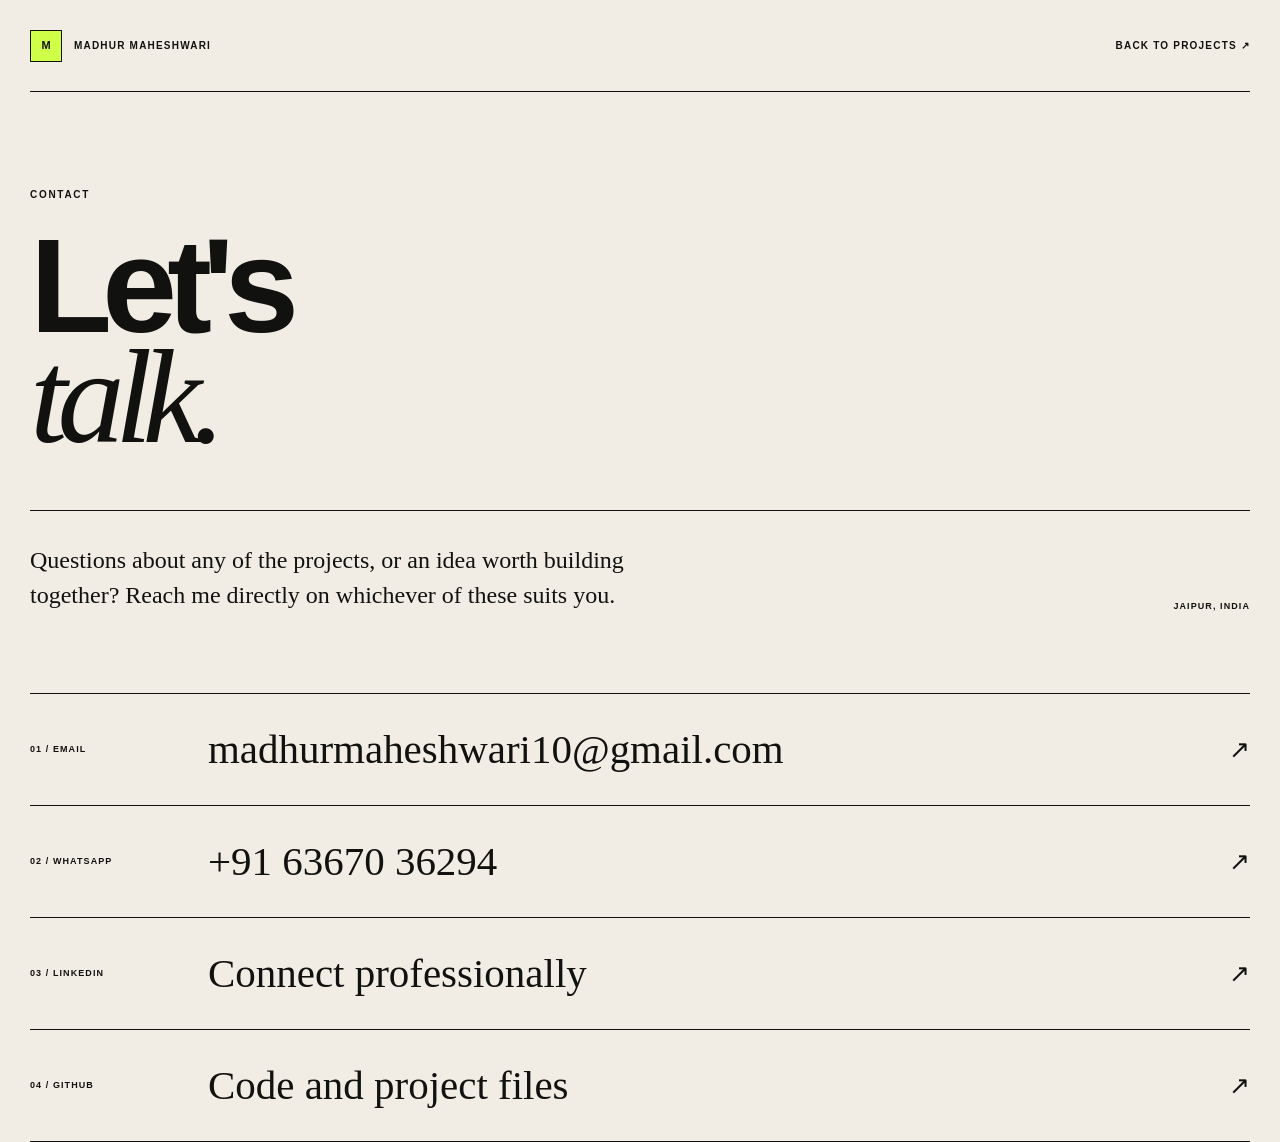
==== commit 7eb9d5b6: "Remove obsolete resume callout and refresh PDF links" ====
--- a/contact.html
+++ b/contact.html
@@ -45,13 +45,6 @@
   <a href="https://github.com/GABREO10/Projects" target="_blank" rel="noreferrer"><span>04 / GitHub</span><strong>Code and project files</strong><b>↗</b></a>
 </section>
 
-<section class="contact-page-cta" style="margin-top:110px">
-  <div class="shell">
-    <p>The full background, on three pages.</p>
-    <a href="assets/Madhur Maheshwari Resume.pdf" target="_blank">Download the résumé<span>↗</span></a>
-  </div>
-</section>
-
 </main>
 </body>
 </html>
